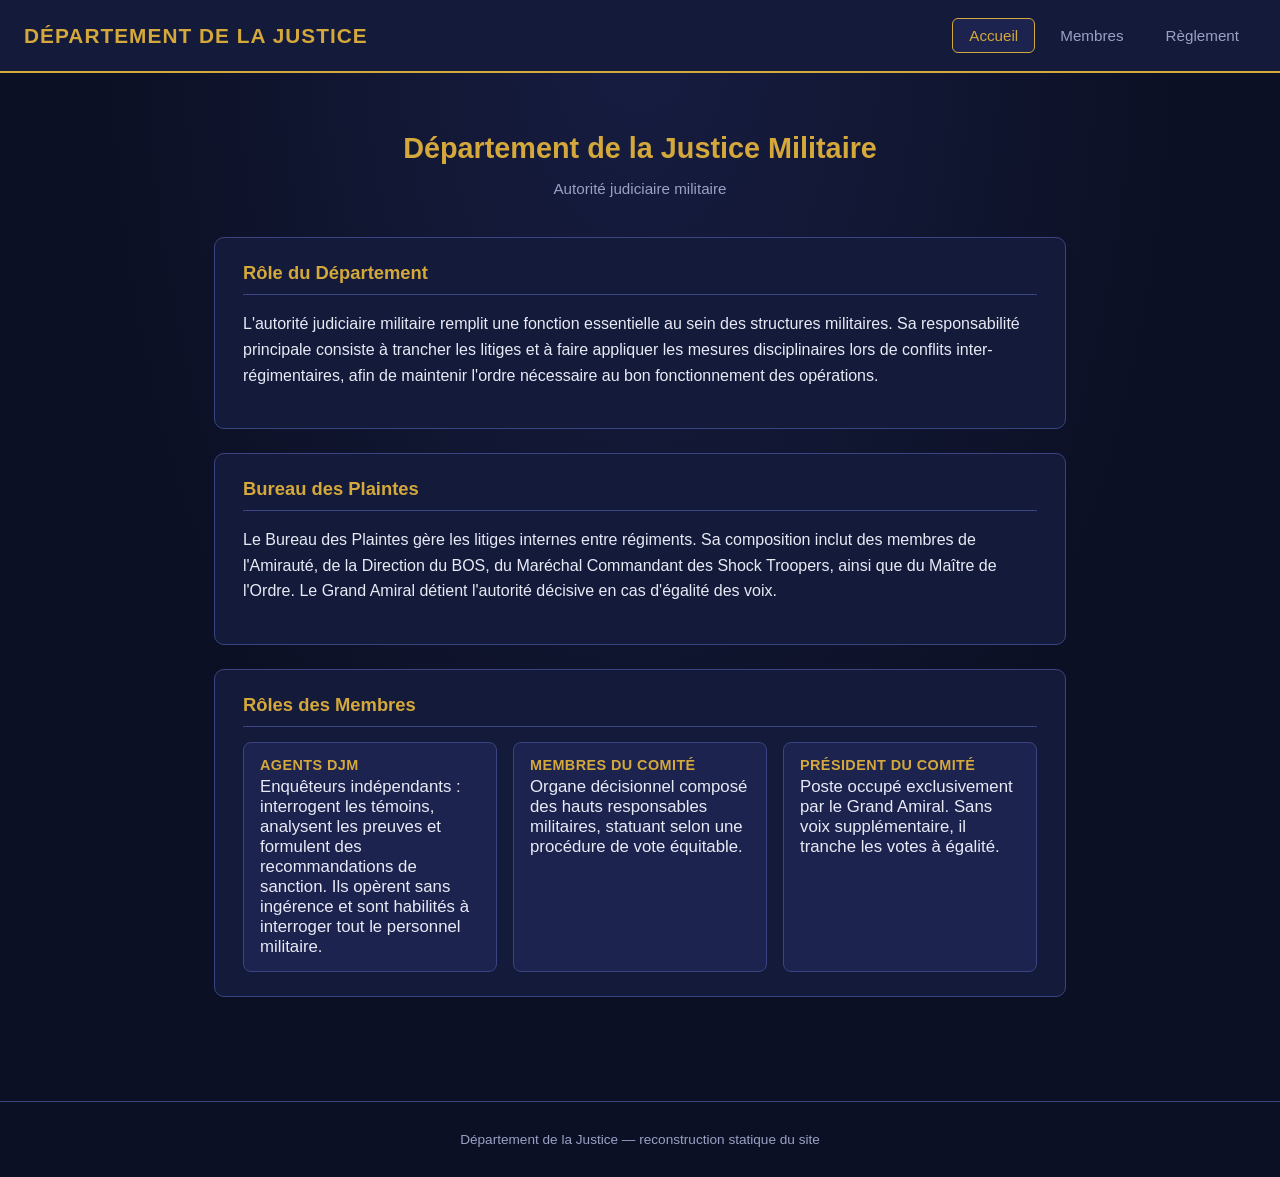
==== index.html @ fa31ed4c "Add files via upload" ====
<!doctype html>
<html lang="fr">
<head>
<meta charset="utf-8">
<meta name="viewport" content="width=device-width, initial-scale=1">
<title>Département de la Justice</title>
<link rel="stylesheet" href="style.css">
</head>
<body>
<header>
	<div class="brand">Département de la Justice</div>
	<nav>
		<a href="index.html" class="active">Accueil</a>
		<a href="membres.html">Membres</a>
		<a href="reglement.html">Règlement</a>
	</nav>
</header>

<main>
	<h1>Département de la Justice Militaire</h1>
	<p class="subtitle">Autorité judiciaire militaire</p>

	<div class="card">
		<h2>Rôle du Département</h2>
		<p>
			L'autorité judiciaire militaire remplit une fonction essentielle au sein des
			structures militaires. Sa responsabilité principale consiste à trancher les
			litiges et à faire appliquer les mesures disciplinaires lors de conflits
			inter-régimentaires, afin de maintenir l'ordre nécessaire au bon
			fonctionnement des opérations.
		</p>
	</div>

	<div class="card">
		<h2>Bureau des Plaintes</h2>
		<p>
			Le Bureau des Plaintes gère les litiges internes entre régiments. Sa
			composition inclut des membres de l'Amirauté, de la Direction du BOS, du
			Maréchal Commandant des Shock Troopers, ainsi que du Maître de l'Ordre.
			Le Grand Amiral détient l'autorité décisive en cas d'égalité des voix.
		</p>
	</div>

	<div class="card">
		<h2>Rôles des Membres</h2>
		<div class="role-grid">
			<div class="role">
				<div class="title">Agents DJM</div>
				<div class="name">Enquêteurs indépendants : interrogent les témoins, analysent les preuves et formulent des recommandations de sanction. Ils opèrent sans ingérence et sont habilités à interroger tout le personnel militaire.</div>
			</div>
			<div class="role">
				<div class="title">Membres du Comité</div>
				<div class="name">Organe décisionnel composé des hauts responsables militaires, statuant selon une procédure de vote équitable.</div>
			</div>
			<div class="role">
				<div class="title">Président du Comité</div>
				<div class="name">Poste occupé exclusivement par le Grand Amiral. Sans voix supplémentaire, il tranche les votes à égalité.</div>
			</div>
		</div>
	</div>
</main>

<footer>
	Département de la Justice — reconstruction statique du site
</footer>
</body>
</html>
---- style.css ----
:root {
	--bg: #0c1024;
	--panel: #141a3a;
	--panel-light: #1c234f;
	--border: #3a4482;
	--gold: #d4a83a;
	--text: #e8eaf5;
	--text-dim: #9aa1c4;
}

* {
	box-sizing: border-box;
}

body {
	margin: 0;
	font-family: "Segoe UI", Arial, sans-serif;
	background: radial-gradient(ellipse at top, #171d42 0%, var(--bg) 60%);
	color: var(--text);
	min-height: 100vh;
}

header {
	background: var(--panel);
	border-bottom: 2px solid var(--gold);
	padding: 18px 24px;
	display: flex;
	align-items: center;
	justify-content: space-between;
	flex-wrap: wrap;
	gap: 12px;
}

header .brand {
	font-size: 1.3rem;
	font-weight: 700;
	letter-spacing: 0.05em;
	color: var(--gold);
	text-transform: uppercase;
}

nav {
	display: flex;
	gap: 8px;
	flex-wrap: wrap;
}

nav a {
	color: var(--text-dim);
	text-decoration: none;
	padding: 8px 16px;
	border-radius: 6px;
	border: 1px solid transparent;
	font-size: 0.95rem;
	transition: all 0.15s ease;
}

nav a:hover {
	color: var(--text);
	background: var(--panel-light);
}

nav a.active {
	color: var(--gold);
	border-color: var(--gold);
	background: var(--panel-light);
}

main {
	max-width: 900px;
	margin: 0 auto;
	padding: 40px 24px 80px;
}

h1 {
	color: var(--gold);
	font-size: 1.8rem;
	margin-bottom: 4px;
	text-align: center;
}

.subtitle {
	text-align: center;
	color: var(--text-dim);
	margin-bottom: 40px;
	font-size: 0.95rem;
}

.card {
	background: var(--panel);
	border: 1px solid var(--border);
	border-radius: 10px;
	padding: 24px 28px;
	margin-bottom: 24px;
}

.card h2 {
	color: var(--gold);
	font-size: 1.15rem;
	margin-top: 0;
	border-bottom: 1px solid var(--border);
	padding-bottom: 10px;
}

.card p {
	line-height: 1.6;
	color: var(--text);
}

.card ul, .card ol {
	line-height: 1.8;
	padding-left: 22px;
}

.card li {
	margin-bottom: 6px;
}

.rule {
	display: grid;
	grid-template-columns: 90px 1fr;
	gap: 14px;
	padding: 12px 0;
	border-bottom: 1px solid var(--border);
}

.rule:last-child {
	border-bottom: none;
}

.rule .num {
	color: var(--gold);
	font-weight: 700;
	white-space: nowrap;
}

.role-grid {
	display: grid;
	grid-template-columns: repeat(auto-fit, minmax(220px, 1fr));
	gap: 16px;
	margin-top: 12px;
}

.role {
	background: var(--panel-light);
	border: 1px solid var(--border);
	border-radius: 8px;
	padding: 14px 16px;
}

.role .title {
	color: var(--gold);
	font-weight: 700;
	font-size: 0.9rem;
	text-transform: uppercase;
	letter-spacing: 0.03em;
	margin-bottom: 4px;
}

.role .name {
	color: var(--text);
	font-size: 1.05rem;
}

.role .name.empty {
	color: var(--text-dim);
	font-style: italic;
}

footer {
	text-align: center;
	color: var(--text-dim);
	font-size: 0.85rem;
	padding: 30px 24px;
	border-top: 1px solid var(--border);
}
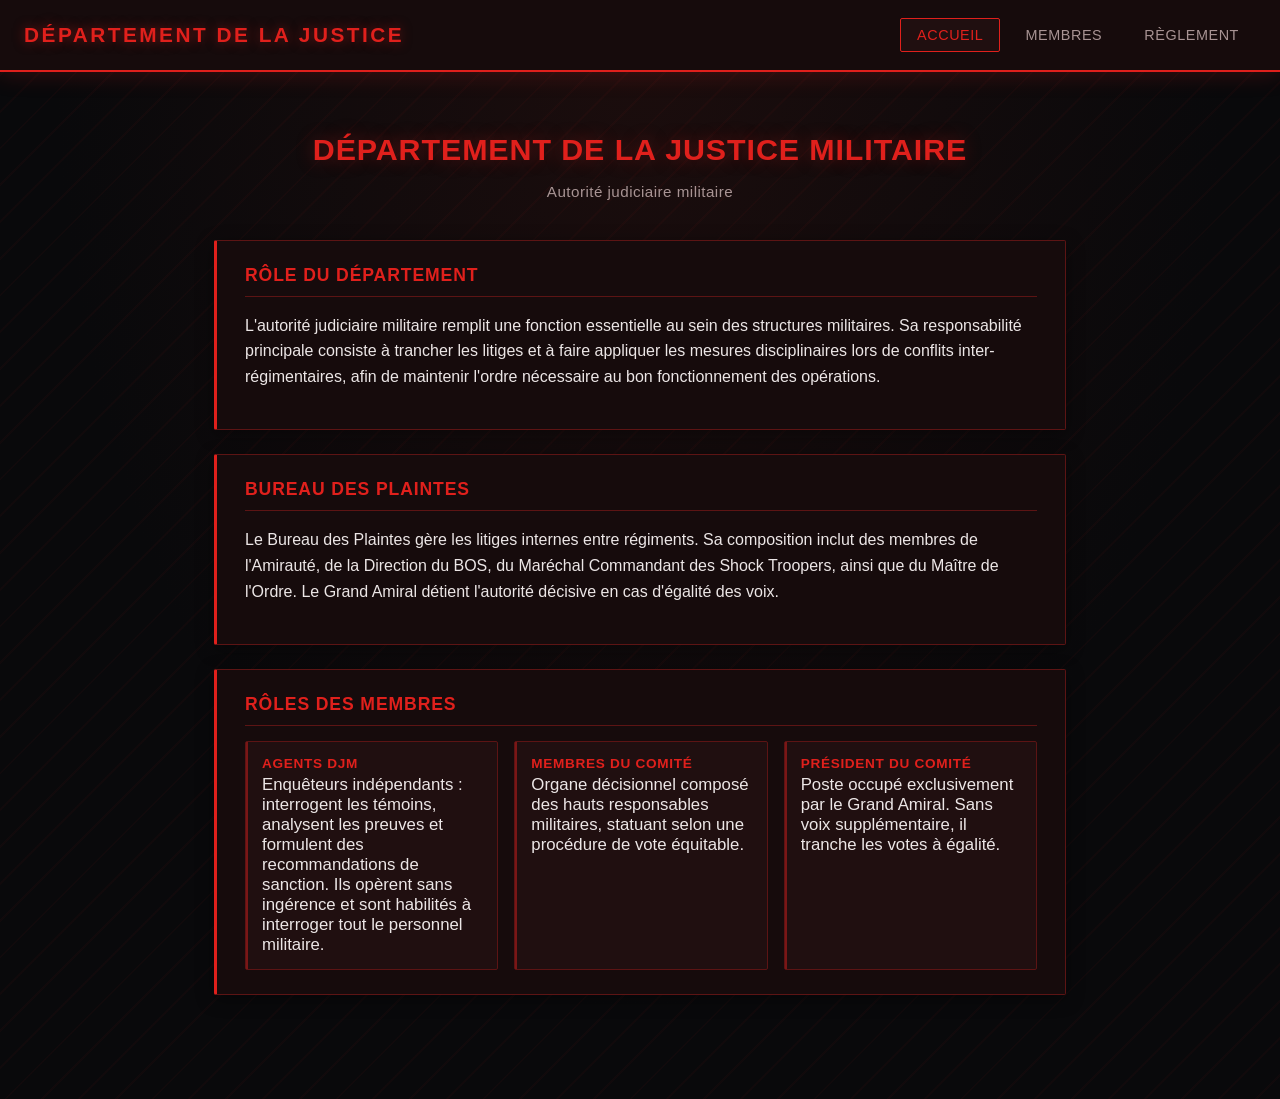
==== commit 7a5d5043: "Add files via upload" ====
--- a/index.html
+++ b/index.html
@@ -60,8 +60,5 @@
 	</div>
 </main>
 
-<footer>
-	Département de la Justice — reconstruction statique du site
-</footer>
 </body>
 </html>
--- a/style.css
+++ b/style.css
@@ -1,11 +1,12 @@
 :root {
-	--bg: #0c1024;
-	--panel: #141a3a;
-	--panel-light: #1c234f;
-	--border: #3a4482;
-	--gold: #d4a83a;
-	--text: #e8eaf5;
-	--text-dim: #9aa1c4;
+	--bg: #09090b;
+	--panel: #160b0c;
+	--panel-light: #200f10;
+	--border: #5c1414;
+	--red: #e0201c;
+	--red-dim: #7a1616;
+	--text: #ece6e6;
+	--text-dim: #a89494;
 }
 
 * {
@@ -15,14 +16,23 @@
 body {
 	margin: 0;
 	font-family: "Segoe UI", Arial, sans-serif;
-	background: radial-gradient(ellipse at top, #171d42 0%, var(--bg) 60%);
+	background:
+		repeating-linear-gradient(
+			135deg,
+			rgba(224, 32, 28, 0.035) 0px,
+			rgba(224, 32, 28, 0.035) 2px,
+			transparent 2px,
+			transparent 26px
+		),
+		radial-gradient(ellipse at top, #1c0d0d 0%, var(--bg) 65%);
 	color: var(--text);
 	min-height: 100vh;
 }
 
 header {
 	background: var(--panel);
-	border-bottom: 2px solid var(--gold);
+	border-bottom: 2px solid var(--red);
+	box-shadow: 0 0 24px rgba(224, 32, 28, 0.25);
 	padding: 18px 24px;
 	display: flex;
 	align-items: center;
@@ -33,10 +43,11 @@
 
 header .brand {
 	font-size: 1.3rem;
-	font-weight: 700;
-	letter-spacing: 0.05em;
-	color: var(--gold);
-	text-transform: uppercase;
+	font-weight: 800;
+	letter-spacing: 0.12em;
+	color: var(--red);
+	text-transform: uppercase;
+	text-shadow: 0 0 12px rgba(224, 32, 28, 0.5);
 }
 
 nav {
@@ -49,20 +60,23 @@
 	color: var(--text-dim);
 	text-decoration: none;
 	padding: 8px 16px;
-	border-radius: 6px;
+	border-radius: 2px;
 	border: 1px solid transparent;
-	font-size: 0.95rem;
+	font-size: 0.9rem;
+	letter-spacing: 0.04em;
+	text-transform: uppercase;
 	transition: all 0.15s ease;
 }
 
 nav a:hover {
 	color: var(--text);
 	background: var(--panel-light);
+	border-color: var(--red-dim);
 }
 
 nav a.active {
-	color: var(--gold);
-	border-color: var(--gold);
+	color: var(--red);
+	border-color: var(--red);
 	background: var(--panel-light);
 }
 
@@ -73,10 +87,14 @@
 }
 
 h1 {
-	color: var(--gold);
-	font-size: 1.8rem;
+	color: var(--red);
+	font-size: 1.9rem;
+	font-weight: 800;
+	letter-spacing: 0.03em;
+	text-transform: uppercase;
 	margin-bottom: 4px;
 	text-align: center;
+	text-shadow: 0 0 18px rgba(224, 32, 28, 0.35);
 }
 
 .subtitle {
@@ -84,19 +102,25 @@
 	color: var(--text-dim);
 	margin-bottom: 40px;
 	font-size: 0.95rem;
+	letter-spacing: 0.03em;
 }
 
 .card {
 	background: var(--panel);
 	border: 1px solid var(--border);
-	border-radius: 10px;
+	border-left: 3px solid var(--red);
+	border-radius: 2px;
 	padding: 24px 28px;
 	margin-bottom: 24px;
+	box-shadow: 0 4px 18px rgba(0, 0, 0, 0.4);
 }
 
 .card h2 {
-	color: var(--gold);
-	font-size: 1.15rem;
+	color: var(--red);
+	font-size: 1.1rem;
+	font-weight: 700;
+	letter-spacing: 0.05em;
+	text-transform: uppercase;
 	margin-top: 0;
 	border-bottom: 1px solid var(--border);
 	padding-bottom: 10px;
@@ -129,8 +153,9 @@
 }
 
 .rule .num {
-	color: var(--gold);
-	font-weight: 700;
+	color: var(--red);
+	font-weight: 800;
+	letter-spacing: 0.03em;
 	white-space: nowrap;
 }
 
@@ -144,16 +169,27 @@
 .role {
 	background: var(--panel-light);
 	border: 1px solid var(--border);
-	border-radius: 8px;
+	border-radius: 2px;
 	padding: 14px 16px;
+	position: relative;
+}
+
+.role::before {
+	content: "";
+	position: absolute;
+	top: 0;
+	left: 0;
+	width: 2px;
+	height: 100%;
+	background: var(--red-dim);
 }
 
 .role .title {
-	color: var(--gold);
+	color: var(--red);
 	font-weight: 700;
-	font-size: 0.9rem;
-	text-transform: uppercase;
-	letter-spacing: 0.03em;
+	font-size: 0.85rem;
+	text-transform: uppercase;
+	letter-spacing: 0.05em;
 	margin-bottom: 4px;
 }
 
